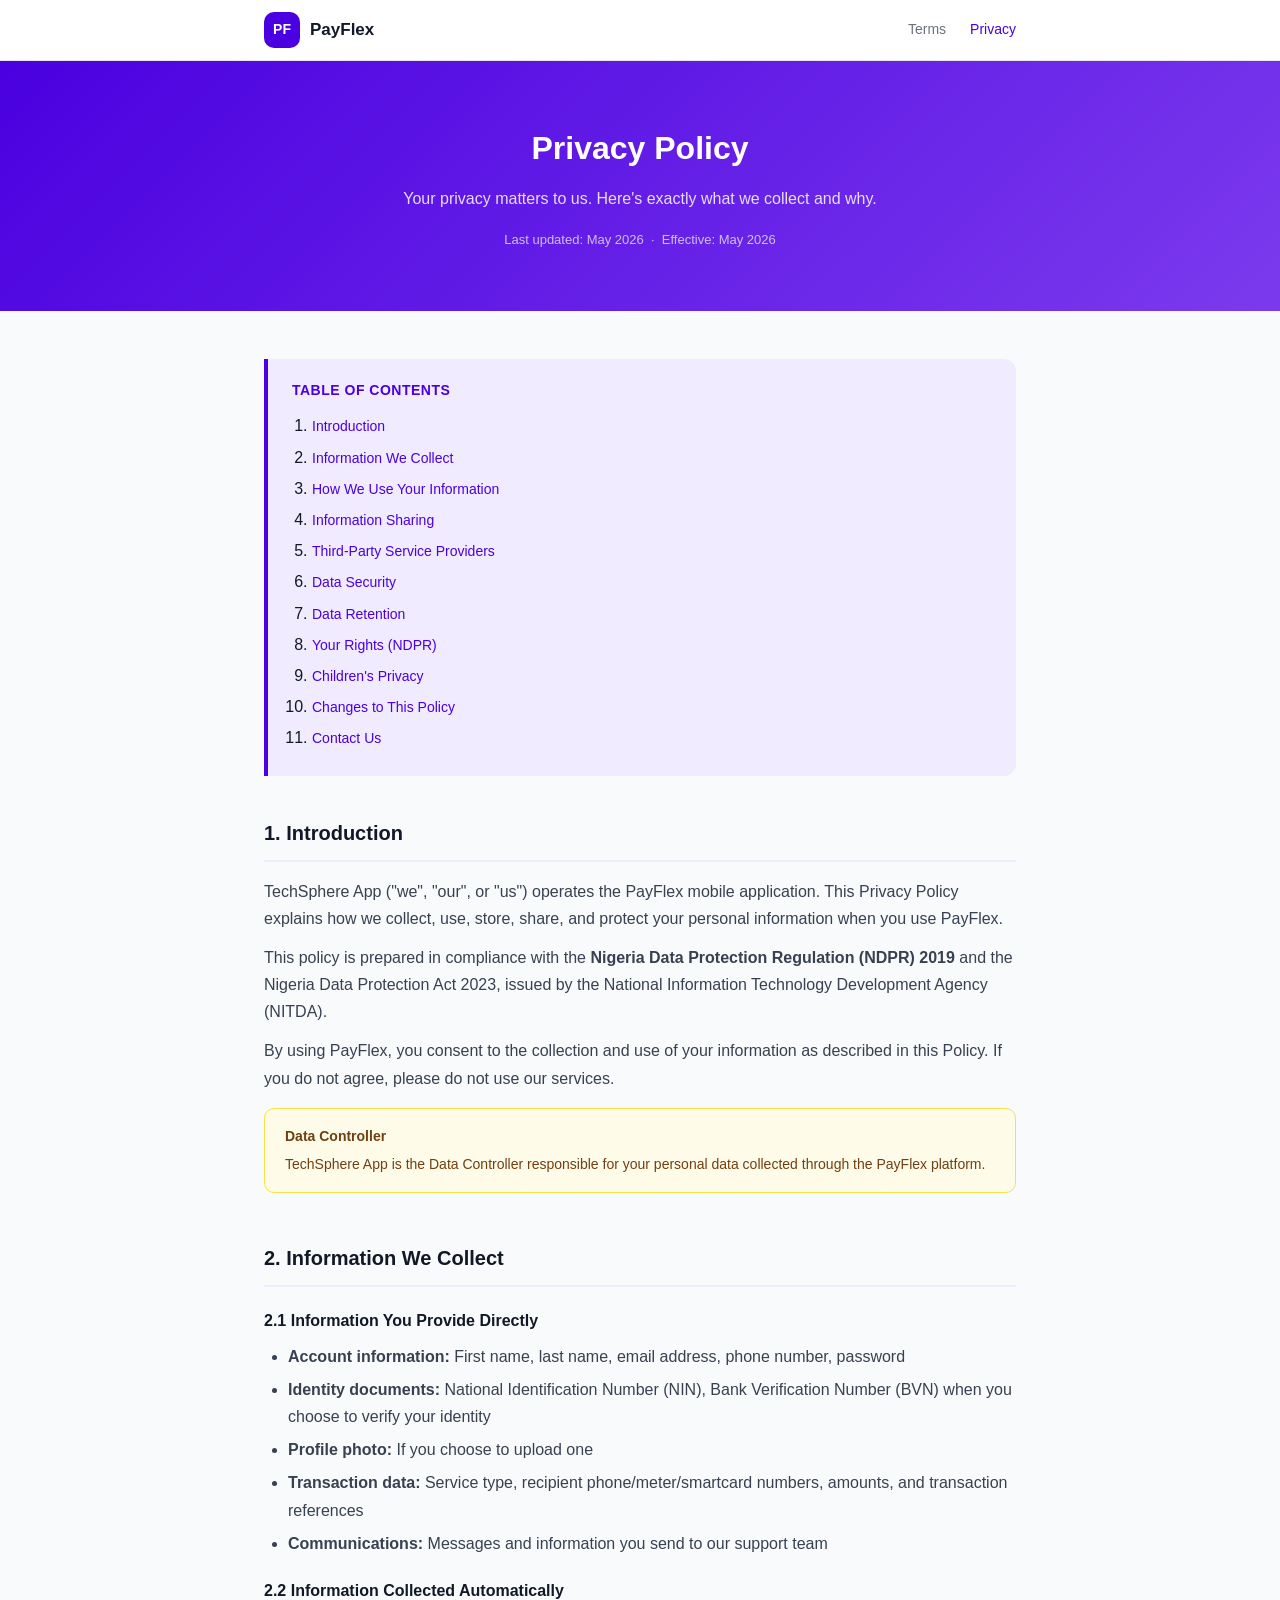
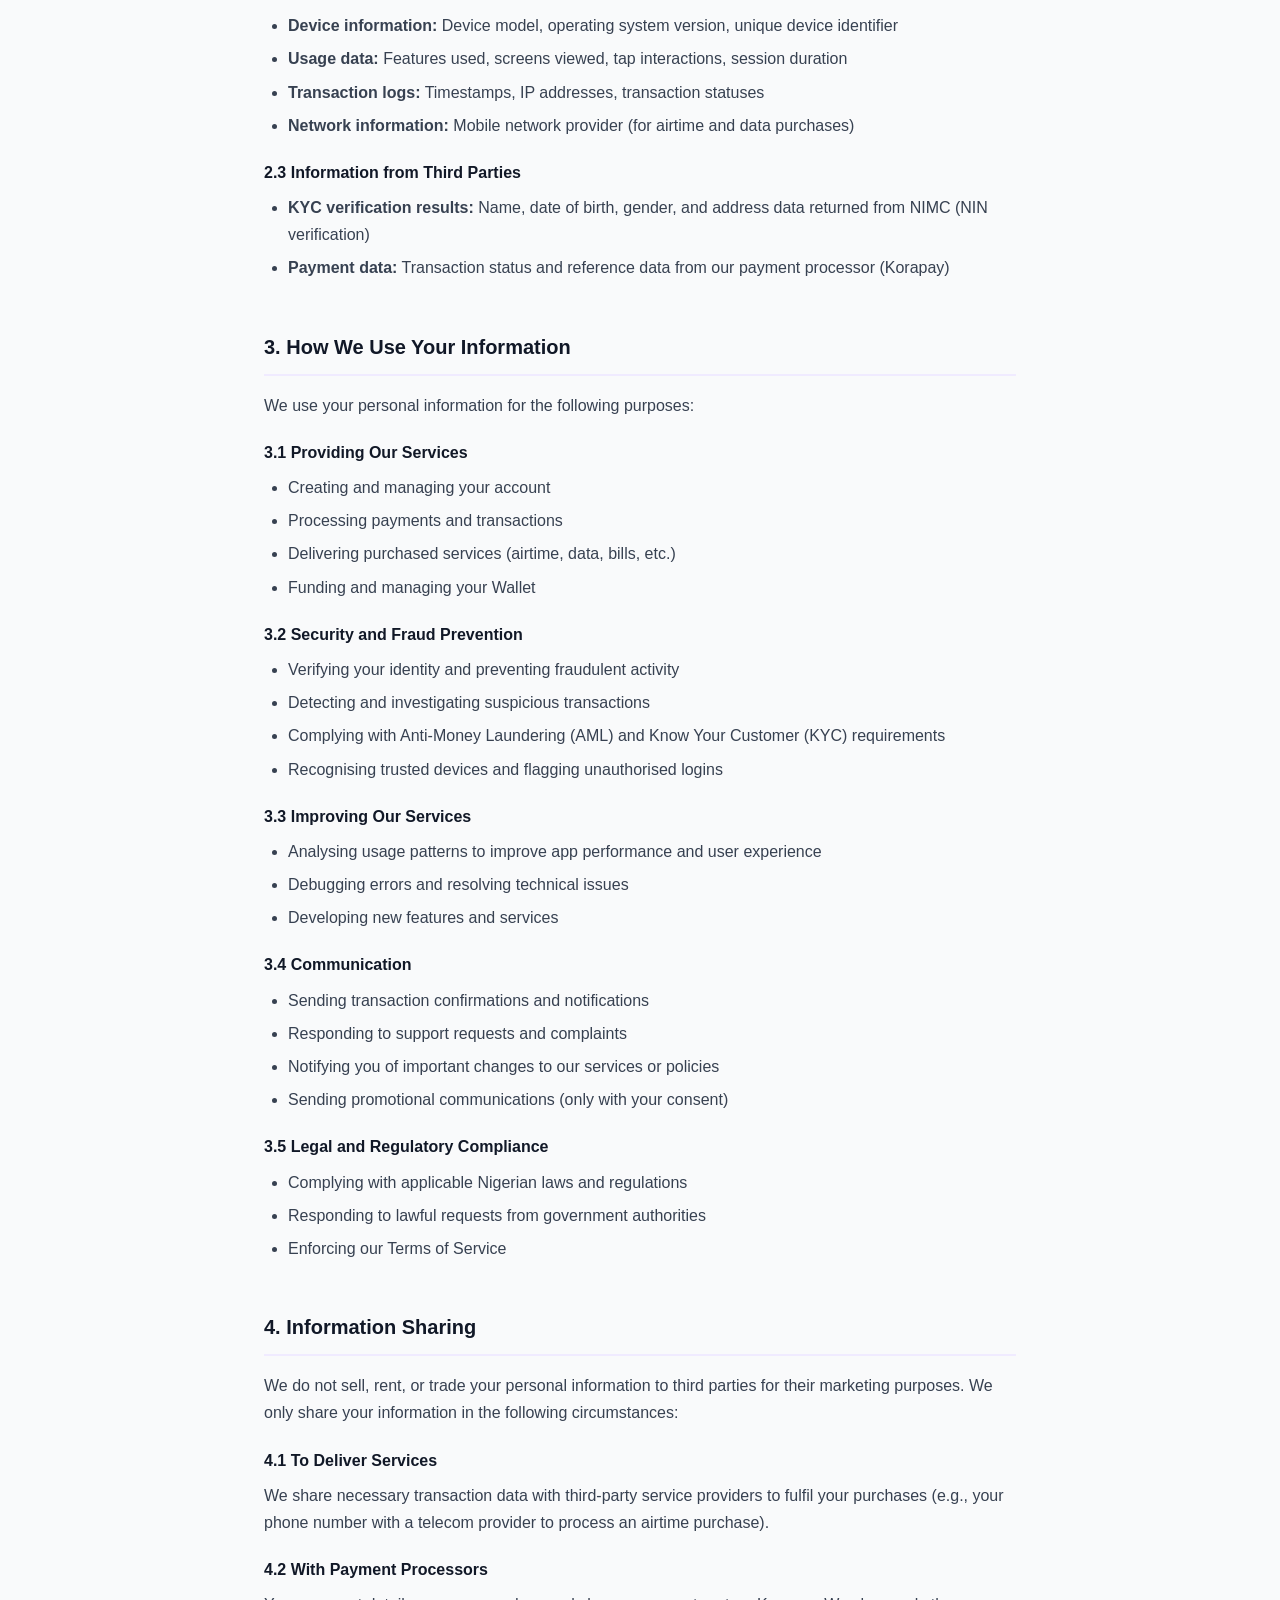
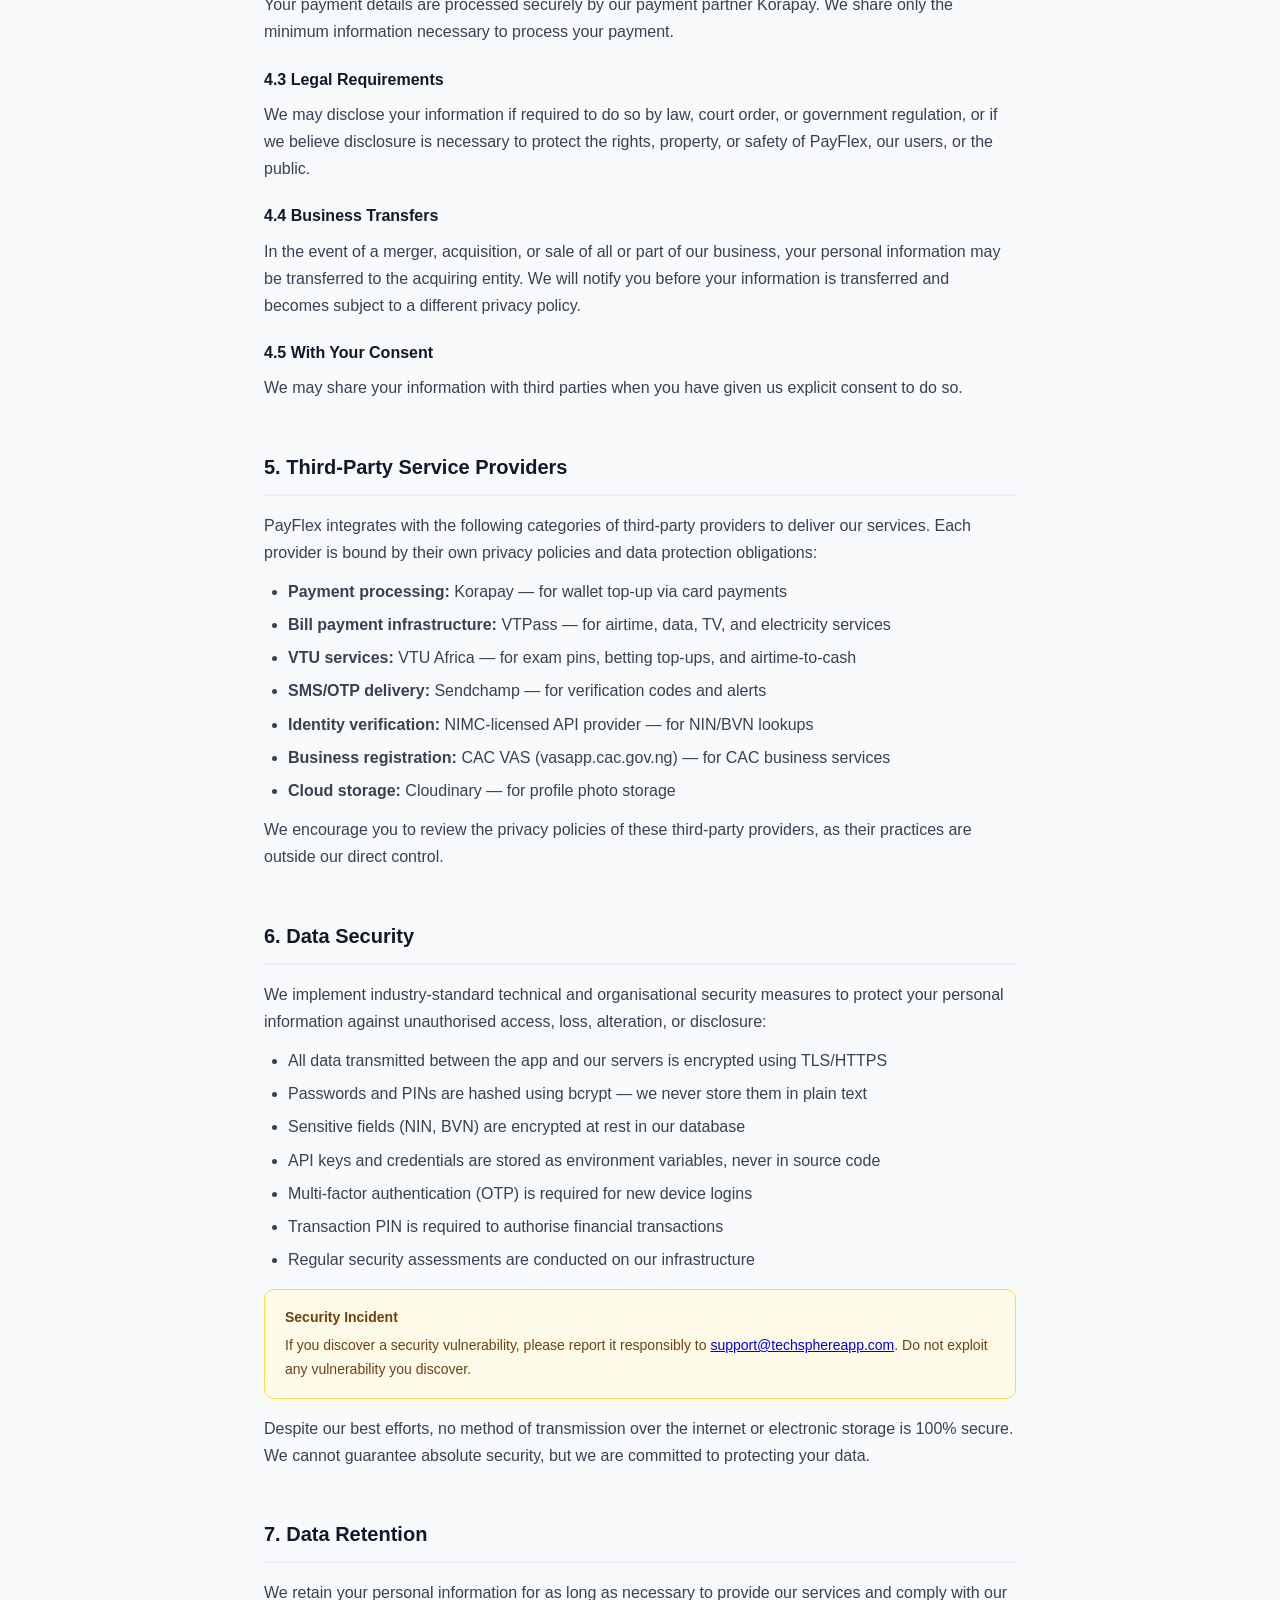
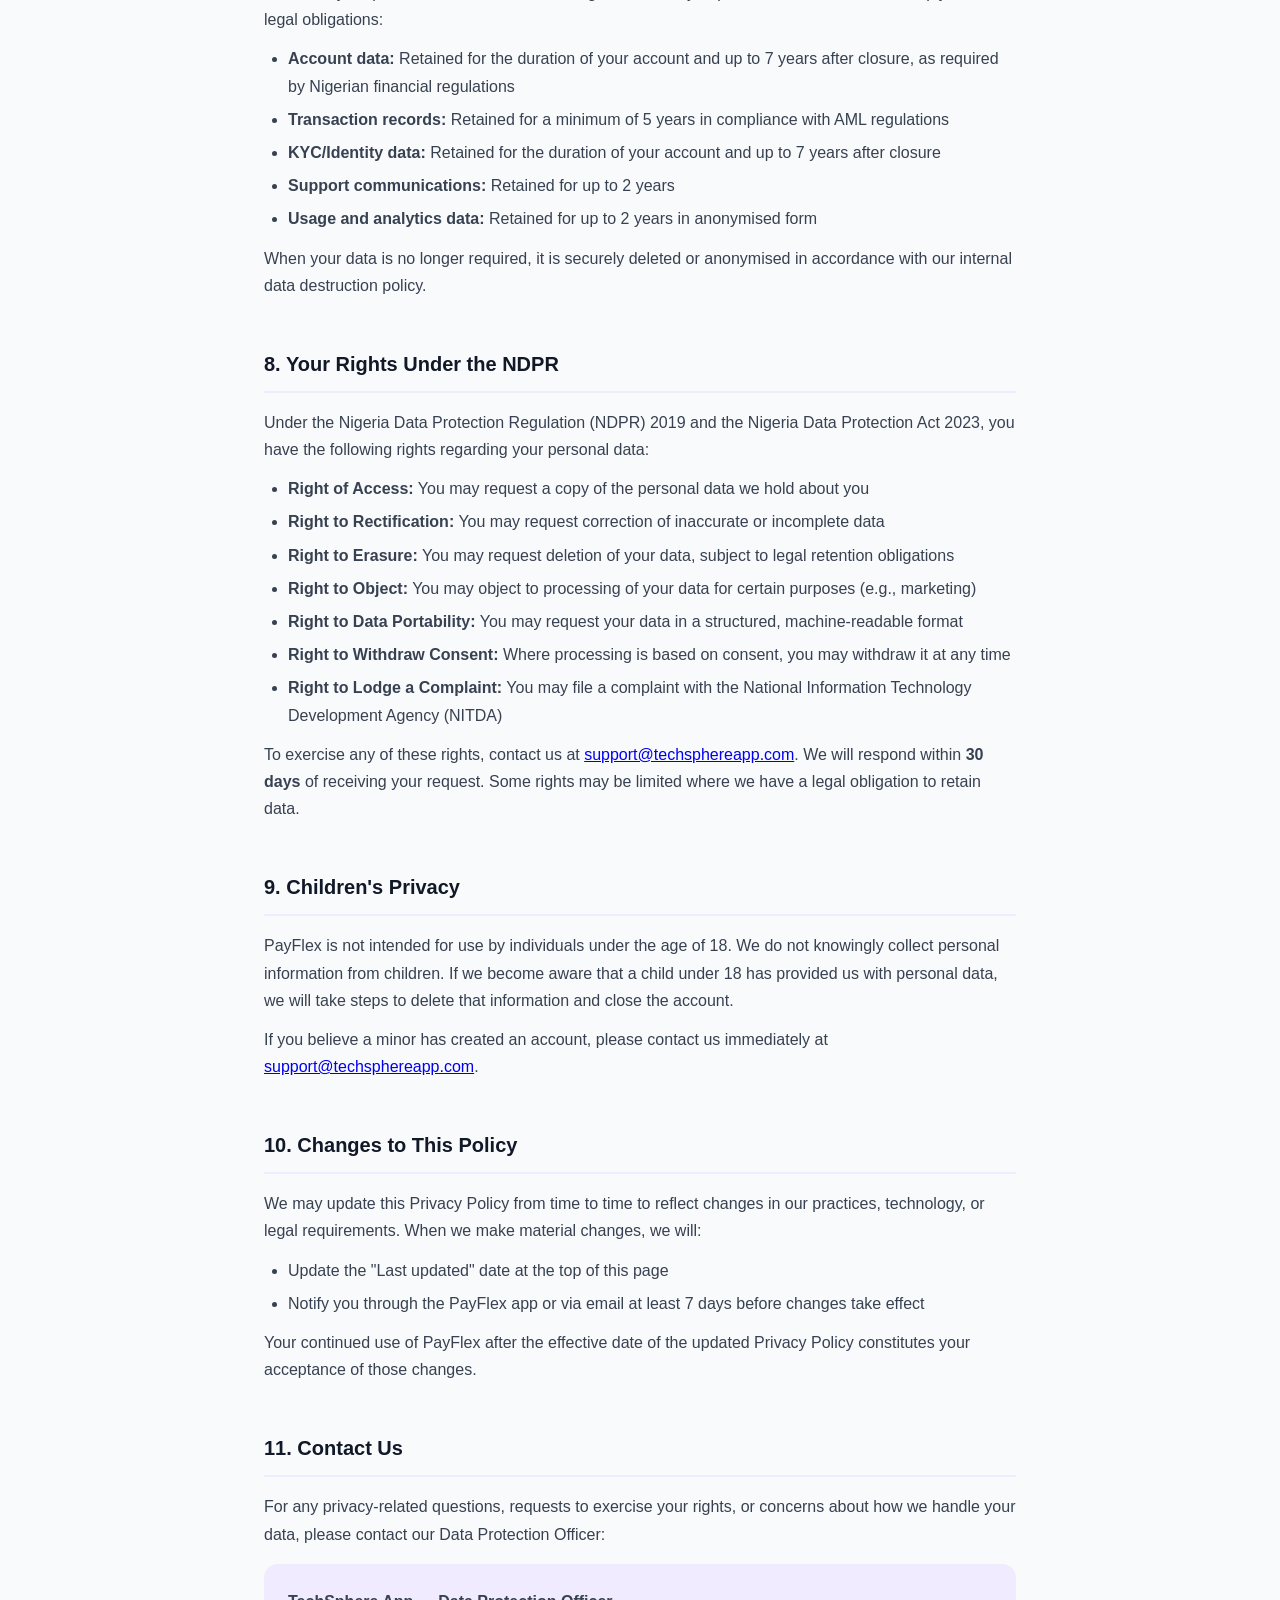
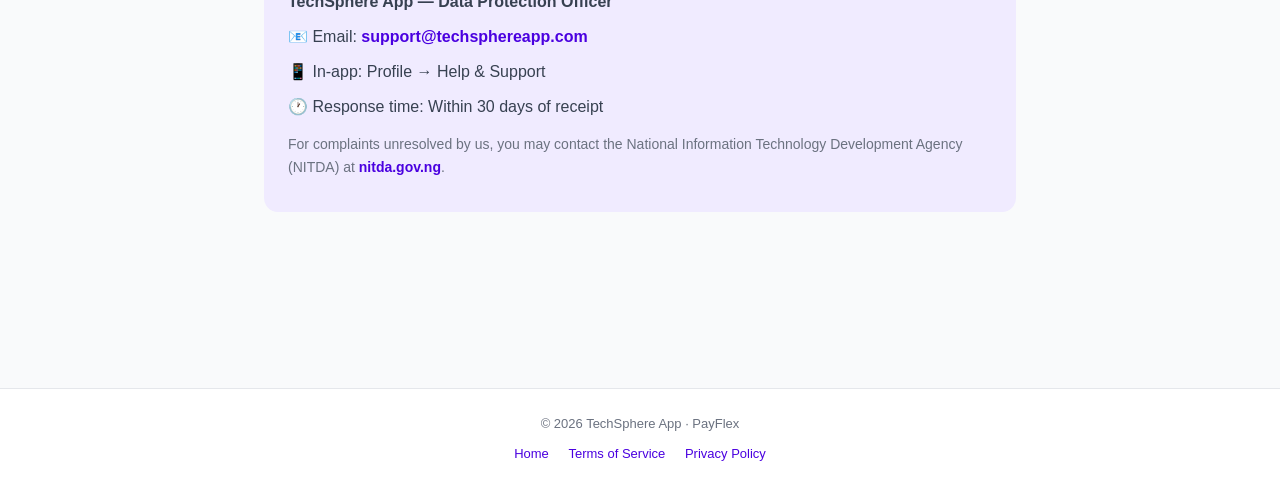
==== privacy.html @ f408e61a "feat: PayFlex legal site — Terms of Service and Privacy Policy Static HTML site with: - index.html: " ====
<!DOCTYPE html>
<html lang="en">
<head>
  <meta charset="UTF-8" />
  <meta name="viewport" content="width=device-width, initial-scale=1.0" />
  <title>Privacy Policy — PayFlex</title>
  <link rel="stylesheet" href="style.css" />
</head>
<body>

<nav>
  <div class="nav-inner">
    <a href="index.html" class="nav-logo">
      <div class="icon">PF</div>
      <span>PayFlex</span>
    </a>
    <div class="nav-links">
      <a href="terms.html">Terms</a>
      <a href="privacy.html" class="active">Privacy</a>
    </div>
  </div>
</nav>

<div class="hero">
  <h1>Privacy Policy</h1>
  <p>Your privacy matters to us. Here's exactly what we collect and why.</p>
  <div class="meta">Last updated: May 2026 &nbsp;·&nbsp; Effective: May 2026</div>
</div>

<div class="content">

  <div class="toc">
    <h3>Table of Contents</h3>
    <ol>
      <li><a href="#introduction">Introduction</a></li>
      <li><a href="#information">Information We Collect</a></li>
      <li><a href="#how-we-use">How We Use Your Information</a></li>
      <li><a href="#sharing">Information Sharing</a></li>
      <li><a href="#third-party">Third-Party Service Providers</a></li>
      <li><a href="#security">Data Security</a></li>
      <li><a href="#retention">Data Retention</a></li>
      <li><a href="#rights">Your Rights (NDPR)</a></li>
      <li><a href="#children">Children's Privacy</a></li>
      <li><a href="#changes">Changes to This Policy</a></li>
      <li><a href="#contact">Contact Us</a></li>
    </ol>
  </div>

  <!-- 1 -->
  <div class="section" id="introduction">
    <h2>1. Introduction</h2>
    <p>
      TechSphere App ("we", "our", or "us") operates the PayFlex mobile application. This Privacy Policy
      explains how we collect, use, store, share, and protect your personal information when you use PayFlex.
    </p>
    <p>
      This policy is prepared in compliance with the <strong>Nigeria Data Protection Regulation (NDPR) 2019</strong>
      and the Nigeria Data Protection Act 2023, issued by the National Information Technology Development Agency (NITDA).
    </p>
    <p>
      By using PayFlex, you consent to the collection and use of your information as described in this Policy.
      If you do not agree, please do not use our services.
    </p>
    <div class="highlight">
      <strong>Data Controller</strong>
      TechSphere App is the Data Controller responsible for your personal data collected through the PayFlex platform.
    </div>
  </div>

  <!-- 2 -->
  <div class="section" id="information">
    <h2>2. Information We Collect</h2>

    <h3>2.1 Information You Provide Directly</h3>
    <ul>
      <li><strong>Account information:</strong> First name, last name, email address, phone number, password</li>
      <li><strong>Identity documents:</strong> National Identification Number (NIN), Bank Verification Number (BVN) when you choose to verify your identity</li>
      <li><strong>Profile photo:</strong> If you choose to upload one</li>
      <li><strong>Transaction data:</strong> Service type, recipient phone/meter/smartcard numbers, amounts, and transaction references</li>
      <li><strong>Communications:</strong> Messages and information you send to our support team</li>
    </ul>

    <h3>2.2 Information Collected Automatically</h3>
    <ul>
      <li><strong>Device information:</strong> Device model, operating system version, unique device identifier</li>
      <li><strong>Usage data:</strong> Features used, screens viewed, tap interactions, session duration</li>
      <li><strong>Transaction logs:</strong> Timestamps, IP addresses, transaction statuses</li>
      <li><strong>Network information:</strong> Mobile network provider (for airtime and data purchases)</li>
    </ul>

    <h3>2.3 Information from Third Parties</h3>
    <ul>
      <li><strong>KYC verification results:</strong> Name, date of birth, gender, and address data returned from NIMC (NIN verification)</li>
      <li><strong>Payment data:</strong> Transaction status and reference data from our payment processor (Korapay)</li>
    </ul>
  </div>

  <!-- 3 -->
  <div class="section" id="how-we-use">
    <h2>3. How We Use Your Information</h2>
    <p>We use your personal information for the following purposes:</p>

    <h3>3.1 Providing Our Services</h3>
    <ul>
      <li>Creating and managing your account</li>
      <li>Processing payments and transactions</li>
      <li>Delivering purchased services (airtime, data, bills, etc.)</li>
      <li>Funding and managing your Wallet</li>
    </ul>

    <h3>3.2 Security and Fraud Prevention</h3>
    <ul>
      <li>Verifying your identity and preventing fraudulent activity</li>
      <li>Detecting and investigating suspicious transactions</li>
      <li>Complying with Anti-Money Laundering (AML) and Know Your Customer (KYC) requirements</li>
      <li>Recognising trusted devices and flagging unauthorised logins</li>
    </ul>

    <h3>3.3 Improving Our Services</h3>
    <ul>
      <li>Analysing usage patterns to improve app performance and user experience</li>
      <li>Debugging errors and resolving technical issues</li>
      <li>Developing new features and services</li>
    </ul>

    <h3>3.4 Communication</h3>
    <ul>
      <li>Sending transaction confirmations and notifications</li>
      <li>Responding to support requests and complaints</li>
      <li>Notifying you of important changes to our services or policies</li>
      <li>Sending promotional communications (only with your consent)</li>
    </ul>

    <h3>3.5 Legal and Regulatory Compliance</h3>
    <ul>
      <li>Complying with applicable Nigerian laws and regulations</li>
      <li>Responding to lawful requests from government authorities</li>
      <li>Enforcing our Terms of Service</li>
    </ul>
  </div>

  <!-- 4 -->
  <div class="section" id="sharing">
    <h2>4. Information Sharing</h2>
    <p>
      We do not sell, rent, or trade your personal information to third parties for their marketing purposes.
      We only share your information in the following circumstances:
    </p>

    <h3>4.1 To Deliver Services</h3>
    <p>
      We share necessary transaction data with third-party service providers to fulfil your purchases
      (e.g., your phone number with a telecom provider to process an airtime purchase).
    </p>

    <h3>4.2 With Payment Processors</h3>
    <p>
      Your payment details are processed securely by our payment partner Korapay. We share only the
      minimum information necessary to process your payment.
    </p>

    <h3>4.3 Legal Requirements</h3>
    <p>
      We may disclose your information if required to do so by law, court order, or government regulation,
      or if we believe disclosure is necessary to protect the rights, property, or safety of PayFlex,
      our users, or the public.
    </p>

    <h3>4.4 Business Transfers</h3>
    <p>
      In the event of a merger, acquisition, or sale of all or part of our business, your personal
      information may be transferred to the acquiring entity. We will notify you before your information
      is transferred and becomes subject to a different privacy policy.
    </p>

    <h3>4.5 With Your Consent</h3>
    <p>
      We may share your information with third parties when you have given us explicit consent to do so.
    </p>
  </div>

  <!-- 5 -->
  <div class="section" id="third-party">
    <h2>5. Third-Party Service Providers</h2>
    <p>
      PayFlex integrates with the following categories of third-party providers to deliver our services.
      Each provider is bound by their own privacy policies and data protection obligations:
    </p>
    <ul>
      <li><strong>Payment processing:</strong> Korapay — for wallet top-up via card payments</li>
      <li><strong>Bill payment infrastructure:</strong> VTPass — for airtime, data, TV, and electricity services</li>
      <li><strong>VTU services:</strong> VTU Africa — for exam pins, betting top-ups, and airtime-to-cash</li>
      <li><strong>SMS/OTP delivery:</strong> Sendchamp — for verification codes and alerts</li>
      <li><strong>Identity verification:</strong> NIMC-licensed API provider — for NIN/BVN lookups</li>
      <li><strong>Business registration:</strong> CAC VAS (vasapp.cac.gov.ng) — for CAC business services</li>
      <li><strong>Cloud storage:</strong> Cloudinary — for profile photo storage</li>
    </ul>
    <p>
      We encourage you to review the privacy policies of these third-party providers, as their practices
      are outside our direct control.
    </p>
  </div>

  <!-- 6 -->
  <div class="section" id="security">
    <h2>6. Data Security</h2>
    <p>
      We implement industry-standard technical and organisational security measures to protect your
      personal information against unauthorised access, loss, alteration, or disclosure:
    </p>
    <ul>
      <li>All data transmitted between the app and our servers is encrypted using TLS/HTTPS</li>
      <li>Passwords and PINs are hashed using bcrypt — we never store them in plain text</li>
      <li>Sensitive fields (NIN, BVN) are encrypted at rest in our database</li>
      <li>API keys and credentials are stored as environment variables, never in source code</li>
      <li>Multi-factor authentication (OTP) is required for new device logins</li>
      <li>Transaction PIN is required to authorise financial transactions</li>
      <li>Regular security assessments are conducted on our infrastructure</li>
    </ul>
    <div class="highlight">
      <strong>Security Incident</strong>
      If you discover a security vulnerability, please report it responsibly to
      <a href="mailto:support@techsphereapp.com">support@techsphereapp.com</a>.
      Do not exploit any vulnerability you discover.
    </div>
    <p>
      Despite our best efforts, no method of transmission over the internet or electronic storage is
      100% secure. We cannot guarantee absolute security, but we are committed to protecting your data.
    </p>
  </div>

  <!-- 7 -->
  <div class="section" id="retention">
    <h2>7. Data Retention</h2>
    <p>
      We retain your personal information for as long as necessary to provide our services and comply
      with our legal obligations:
    </p>
    <ul>
      <li><strong>Account data:</strong> Retained for the duration of your account and up to 7 years after closure, as required by Nigerian financial regulations</li>
      <li><strong>Transaction records:</strong> Retained for a minimum of 5 years in compliance with AML regulations</li>
      <li><strong>KYC/Identity data:</strong> Retained for the duration of your account and up to 7 years after closure</li>
      <li><strong>Support communications:</strong> Retained for up to 2 years</li>
      <li><strong>Usage and analytics data:</strong> Retained for up to 2 years in anonymised form</li>
    </ul>
    <p>
      When your data is no longer required, it is securely deleted or anonymised in accordance with
      our internal data destruction policy.
    </p>
  </div>

  <!-- 8 -->
  <div class="section" id="rights">
    <h2>8. Your Rights Under the NDPR</h2>
    <p>
      Under the Nigeria Data Protection Regulation (NDPR) 2019 and the Nigeria Data Protection Act 2023,
      you have the following rights regarding your personal data:
    </p>
    <ul>
      <li><strong>Right of Access:</strong> You may request a copy of the personal data we hold about you</li>
      <li><strong>Right to Rectification:</strong> You may request correction of inaccurate or incomplete data</li>
      <li><strong>Right to Erasure:</strong> You may request deletion of your data, subject to legal retention obligations</li>
      <li><strong>Right to Object:</strong> You may object to processing of your data for certain purposes (e.g., marketing)</li>
      <li><strong>Right to Data Portability:</strong> You may request your data in a structured, machine-readable format</li>
      <li><strong>Right to Withdraw Consent:</strong> Where processing is based on consent, you may withdraw it at any time</li>
      <li><strong>Right to Lodge a Complaint:</strong> You may file a complaint with the National Information Technology Development Agency (NITDA)</li>
    </ul>
    <p>
      To exercise any of these rights, contact us at
      <a href="mailto:support@techsphereapp.com">support@techsphereapp.com</a>.
      We will respond within <strong>30 days</strong> of receiving your request. Some rights may be
      limited where we have a legal obligation to retain data.
    </p>
  </div>

  <!-- 9 -->
  <div class="section" id="children">
    <h2>9. Children's Privacy</h2>
    <p>
      PayFlex is not intended for use by individuals under the age of 18. We do not knowingly collect
      personal information from children. If we become aware that a child under 18 has provided us
      with personal data, we will take steps to delete that information and close the account.
    </p>
    <p>
      If you believe a minor has created an account, please contact us immediately at
      <a href="mailto:support@techsphereapp.com">support@techsphereapp.com</a>.
    </p>
  </div>

  <!-- 10 -->
  <div class="section" id="changes">
    <h2>10. Changes to This Policy</h2>
    <p>
      We may update this Privacy Policy from time to time to reflect changes in our practices,
      technology, or legal requirements. When we make material changes, we will:
    </p>
    <ul>
      <li>Update the "Last updated" date at the top of this page</li>
      <li>Notify you through the PayFlex app or via email at least 7 days before changes take effect</li>
    </ul>
    <p>
      Your continued use of PayFlex after the effective date of the updated Privacy Policy constitutes
      your acceptance of those changes.
    </p>
  </div>

  <!-- 11 -->
  <div class="section" id="contact">
    <h2>11. Contact Us</h2>
    <p>
      For any privacy-related questions, requests to exercise your rights, or concerns about how we
      handle your data, please contact our Data Protection Officer:
    </p>
    <div class="contact-box">
      <p><strong>TechSphere App — Data Protection Officer</strong></p>
      <p>📧 Email: <a href="mailto:support@techsphereapp.com">support@techsphereapp.com</a></p>
      <p>📱 In-app: Profile → Help & Support</p>
      <p>🕐 Response time: Within 30 days of receipt</p>
      <p style="margin-top:12px; font-size:14px; color:#6b7280;">
        For complaints unresolved by us, you may contact the National Information Technology Development Agency (NITDA)
        at <a href="https://nitda.gov.ng" target="_blank">nitda.gov.ng</a>.
      </p>
    </div>
  </div>

</div>

<footer>
  <p>© 2026 TechSphere App · PayFlex</p>
  <p style="margin-top:8px;">
    <a href="index.html">Home</a>
    <a href="terms.html">Terms of Service</a>
    <a href="privacy.html">Privacy Policy</a>
  </p>
</footer>

</body>
</html>
---- style.css ----
* { margin: 0; padding: 0; box-sizing: border-box; }

:root {
  --primary: #4a00e0;
  --primary-light: #f0ebff;
  --text: #111827;
  --muted: #6b7280;
  --border: #e5e7eb;
  --bg: #f9fafb;
  --white: #ffffff;
}

body {
  font-family: -apple-system, BlinkMacSystemFont, 'Segoe UI', Roboto, sans-serif;
  color: var(--text);
  background: var(--bg);
  line-height: 1.7;
  font-size: 16px;
}

/* ── Nav ─────────────────────────────────────── */
nav {
  background: var(--white);
  border-bottom: 1px solid var(--border);
  position: sticky;
  top: 0;
  z-index: 100;
}
.nav-inner {
  max-width: 800px;
  margin: 0 auto;
  padding: 0 24px;
  height: 60px;
  display: flex;
  align-items: center;
  justify-content: space-between;
}
.nav-logo {
  display: flex;
  align-items: center;
  gap: 10px;
  text-decoration: none;
}
.nav-logo .icon {
  width: 36px;
  height: 36px;
  background: var(--primary);
  border-radius: 10px;
  display: flex;
  align-items: center;
  justify-content: center;
  color: white;
  font-weight: 800;
  font-size: 14px;
}
.nav-logo span {
  font-weight: 700;
  color: var(--text);
  font-size: 17px;
}
.nav-links {
  display: flex;
  gap: 24px;
}
.nav-links a {
  text-decoration: none;
  color: var(--muted);
  font-size: 14px;
  font-weight: 500;
  transition: color .15s;
}
.nav-links a:hover, .nav-links a.active { color: var(--primary); }

/* ── Hero ─────────────────────────────────────── */
.hero {
  background: linear-gradient(135deg, var(--primary) 0%, #7c3aed 100%);
  color: white;
  padding: 60px 24px;
  text-align: center;
}
.hero h1 { font-size: 2rem; font-weight: 800; margin-bottom: 10px; }
.hero p { opacity: .85; font-size: 1rem; max-width: 500px; margin: 0 auto; }
.hero .meta {
  margin-top: 16px;
  font-size: 13px;
  opacity: .7;
}

/* ── Content ─────────────────────────────────── */
.content {
  max-width: 800px;
  margin: 48px auto;
  padding: 0 24px 80px;
}

/* TOC */
.toc {
  background: var(--primary-light);
  border-left: 4px solid var(--primary);
  border-radius: 0 12px 12px 0;
  padding: 20px 24px;
  margin-bottom: 40px;
}
.toc h3 { font-size: 14px; font-weight: 700; color: var(--primary); margin-bottom: 10px; letter-spacing: .5px; text-transform: uppercase; }
.toc ol { padding-left: 20px; }
.toc li { margin-bottom: 4px; }
.toc a { color: var(--primary); text-decoration: none; font-size: 14px; }
.toc a:hover { text-decoration: underline; }

/* Sections */
.section { margin-bottom: 48px; }
.section h2 {
  font-size: 1.25rem;
  font-weight: 700;
  color: var(--text);
  margin-bottom: 16px;
  padding-bottom: 10px;
  border-bottom: 2px solid var(--primary-light);
  scroll-margin-top: 80px;
}
.section h3 {
  font-size: 1rem;
  font-weight: 700;
  color: var(--text);
  margin: 20px 0 8px;
}
.section p { color: #374151; margin-bottom: 12px; }
.section ul, .section ol {
  padding-left: 24px;
  margin-bottom: 12px;
}
.section li { color: #374151; margin-bottom: 6px; }

/* Highlight box */
.highlight {
  background: #fefce8;
  border: 1px solid #fde047;
  border-radius: 10px;
  padding: 16px 20px;
  margin: 16px 0;
  font-size: 14px;
  color: #713f12;
}
.highlight strong { display: block; margin-bottom: 4px; }

/* Contact box */
.contact-box {
  background: var(--primary-light);
  border-radius: 14px;
  padding: 24px;
  margin-top: 16px;
}
.contact-box p { margin-bottom: 8px; color: #374151; }
.contact-box a { color: var(--primary); font-weight: 600; text-decoration: none; }

/* ── Footer ──────────────────────────────────── */
footer {
  background: var(--white);
  border-top: 1px solid var(--border);
  text-align: center;
  padding: 24px;
  font-size: 13px;
  color: var(--muted);
}
footer a { color: var(--primary); text-decoration: none; margin: 0 8px; }

/* ── Index cards ─────────────────────────────── */
.cards {
  display: grid;
  grid-template-columns: repeat(auto-fit, minmax(280px, 1fr));
  gap: 20px;
  margin-top: 40px;
}
.card {
  background: var(--white);
  border: 1px solid var(--border);
  border-radius: 16px;
  padding: 32px 28px;
  text-decoration: none;
  color: var(--text);
  transition: box-shadow .2s, transform .2s;
}
.card:hover { box-shadow: 0 8px 24px rgba(74,0,224,.12); transform: translateY(-2px); }
.card .card-icon {
  width: 52px;
  height: 52px;
  background: var(--primary-light);
  border-radius: 14px;
  display: flex;
  align-items: center;
  justify-content: center;
  font-size: 24px;
  margin-bottom: 16px;
}
.card h2 { font-size: 1.15rem; margin-bottom: 8px; }
.card p { color: var(--muted); font-size: 14px; line-height: 1.6; }
.card .card-link {
  display: inline-block;
  margin-top: 16px;
  color: var(--primary);
  font-size: 14px;
  font-weight: 600;
}

@media (max-width: 600px) {
  .hero h1 { font-size: 1.5rem; }
  .content { padding: 0 16px 60px; }
  .nav-links { gap: 16px; }
}
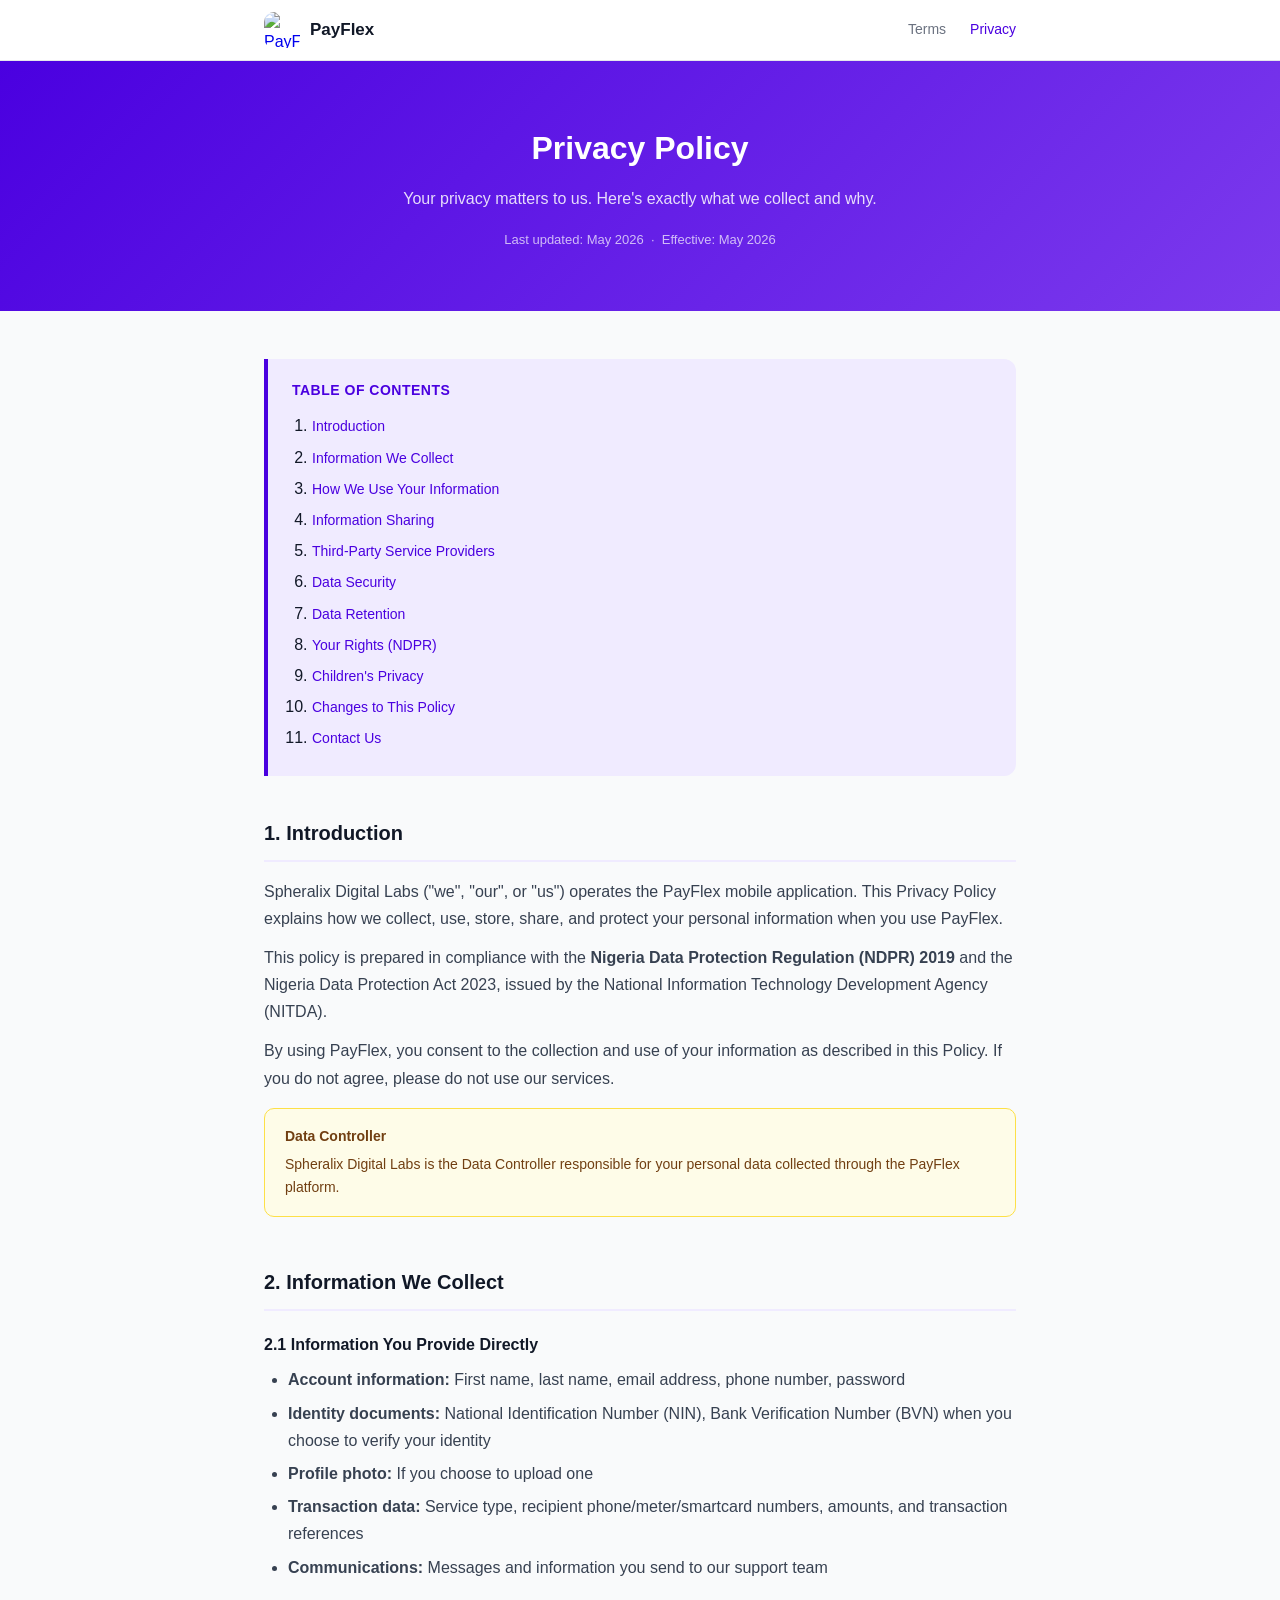
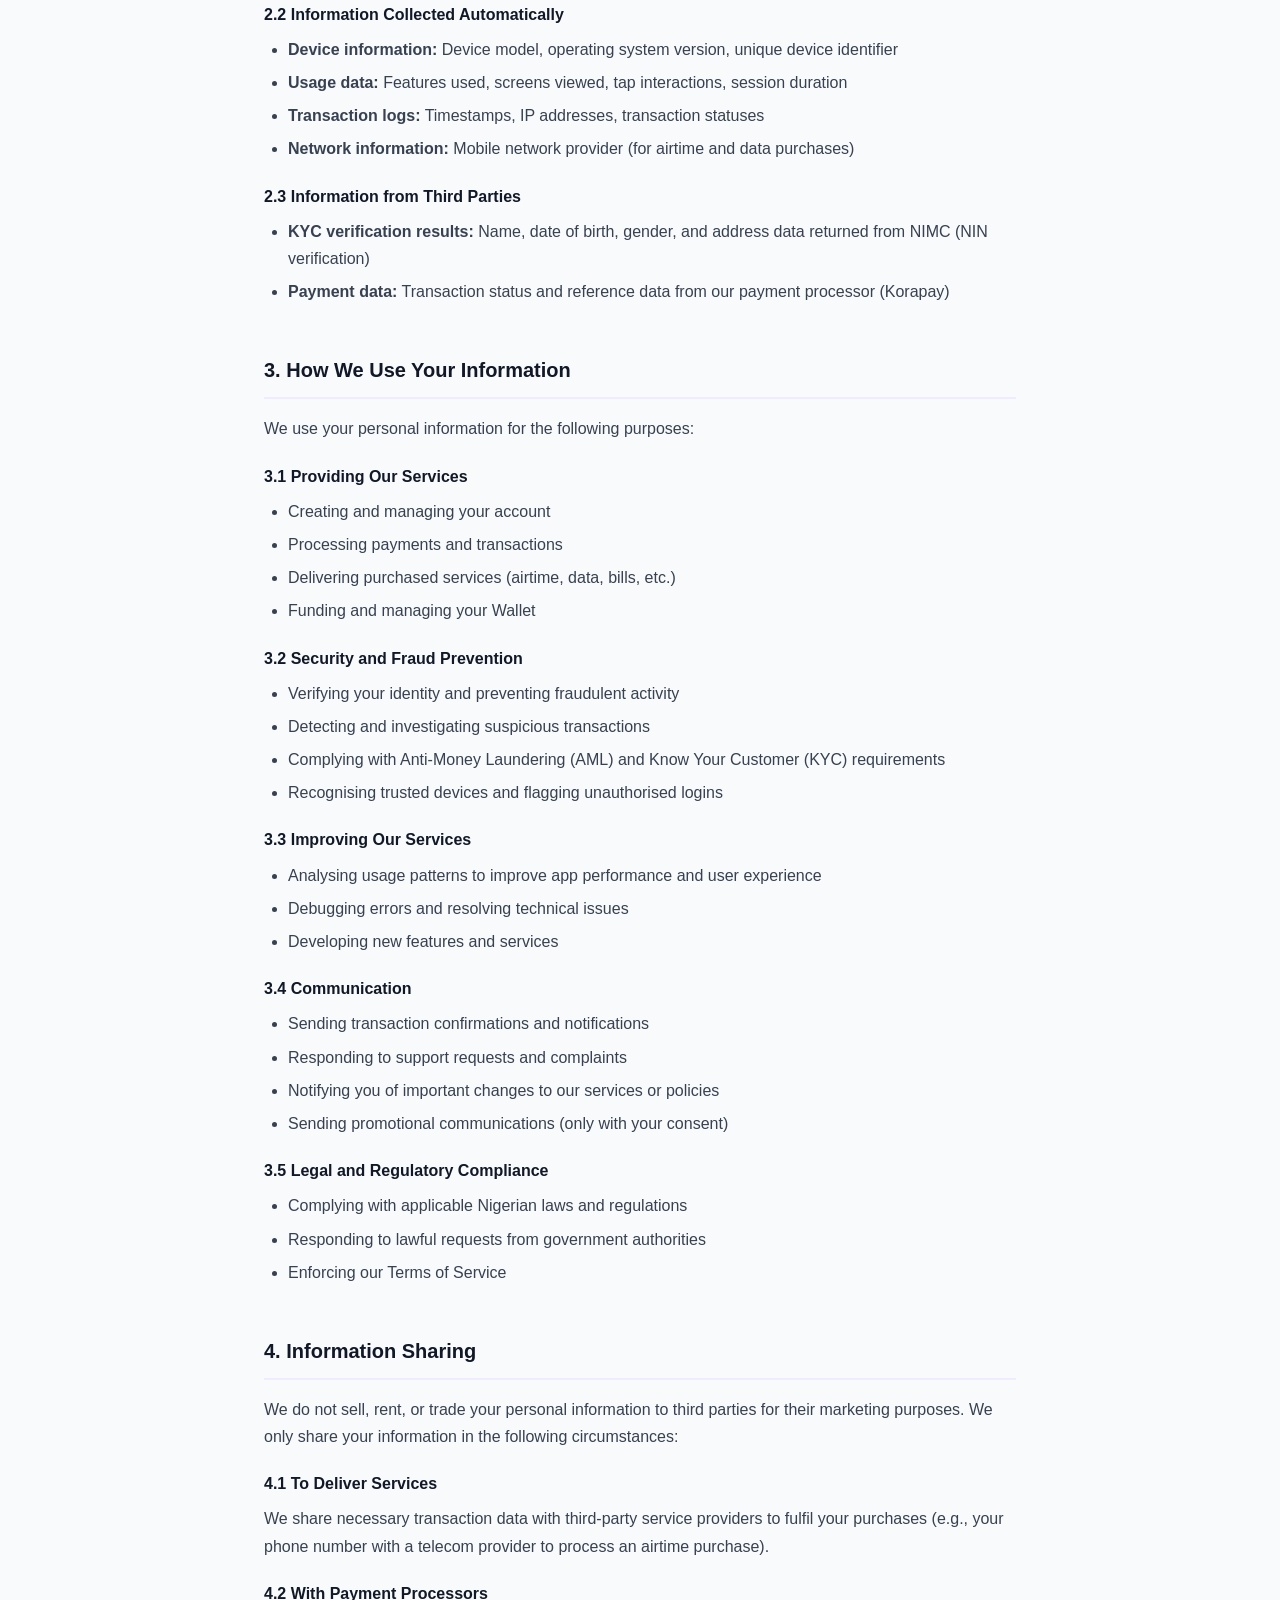
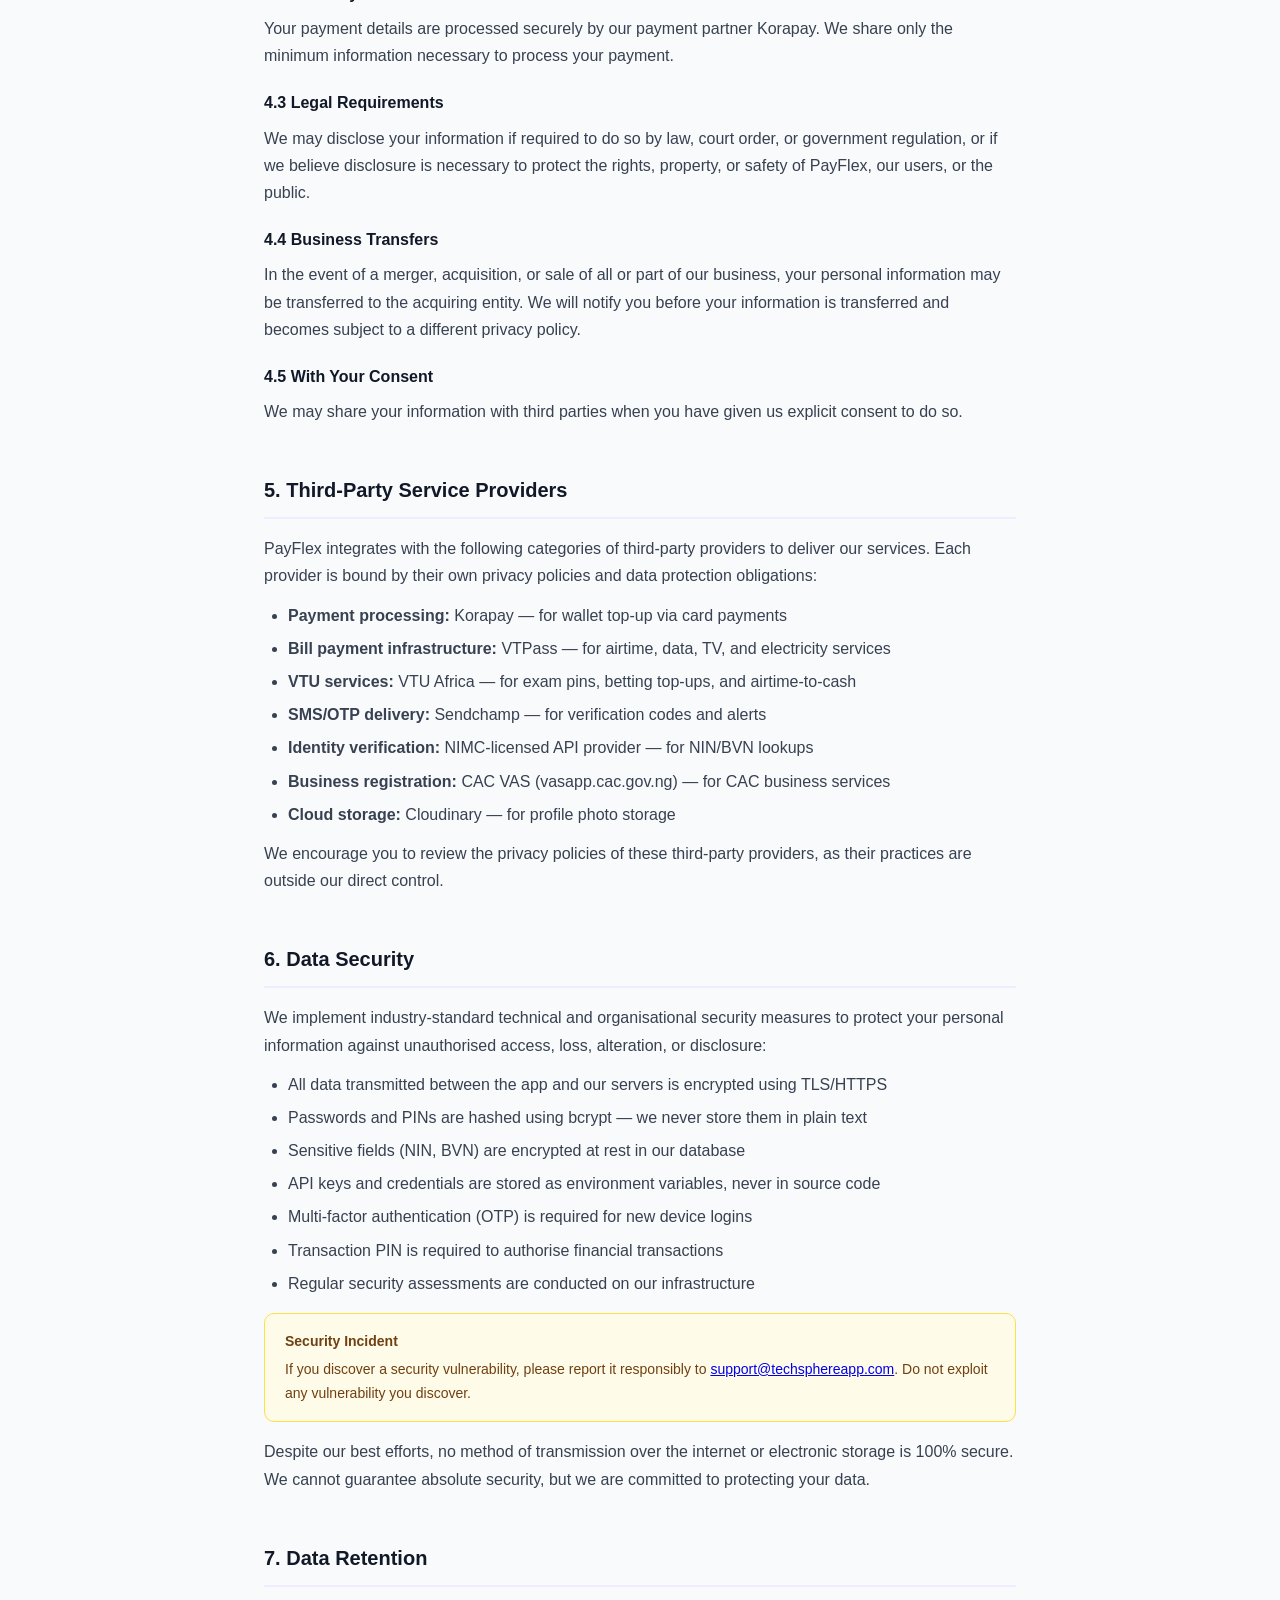
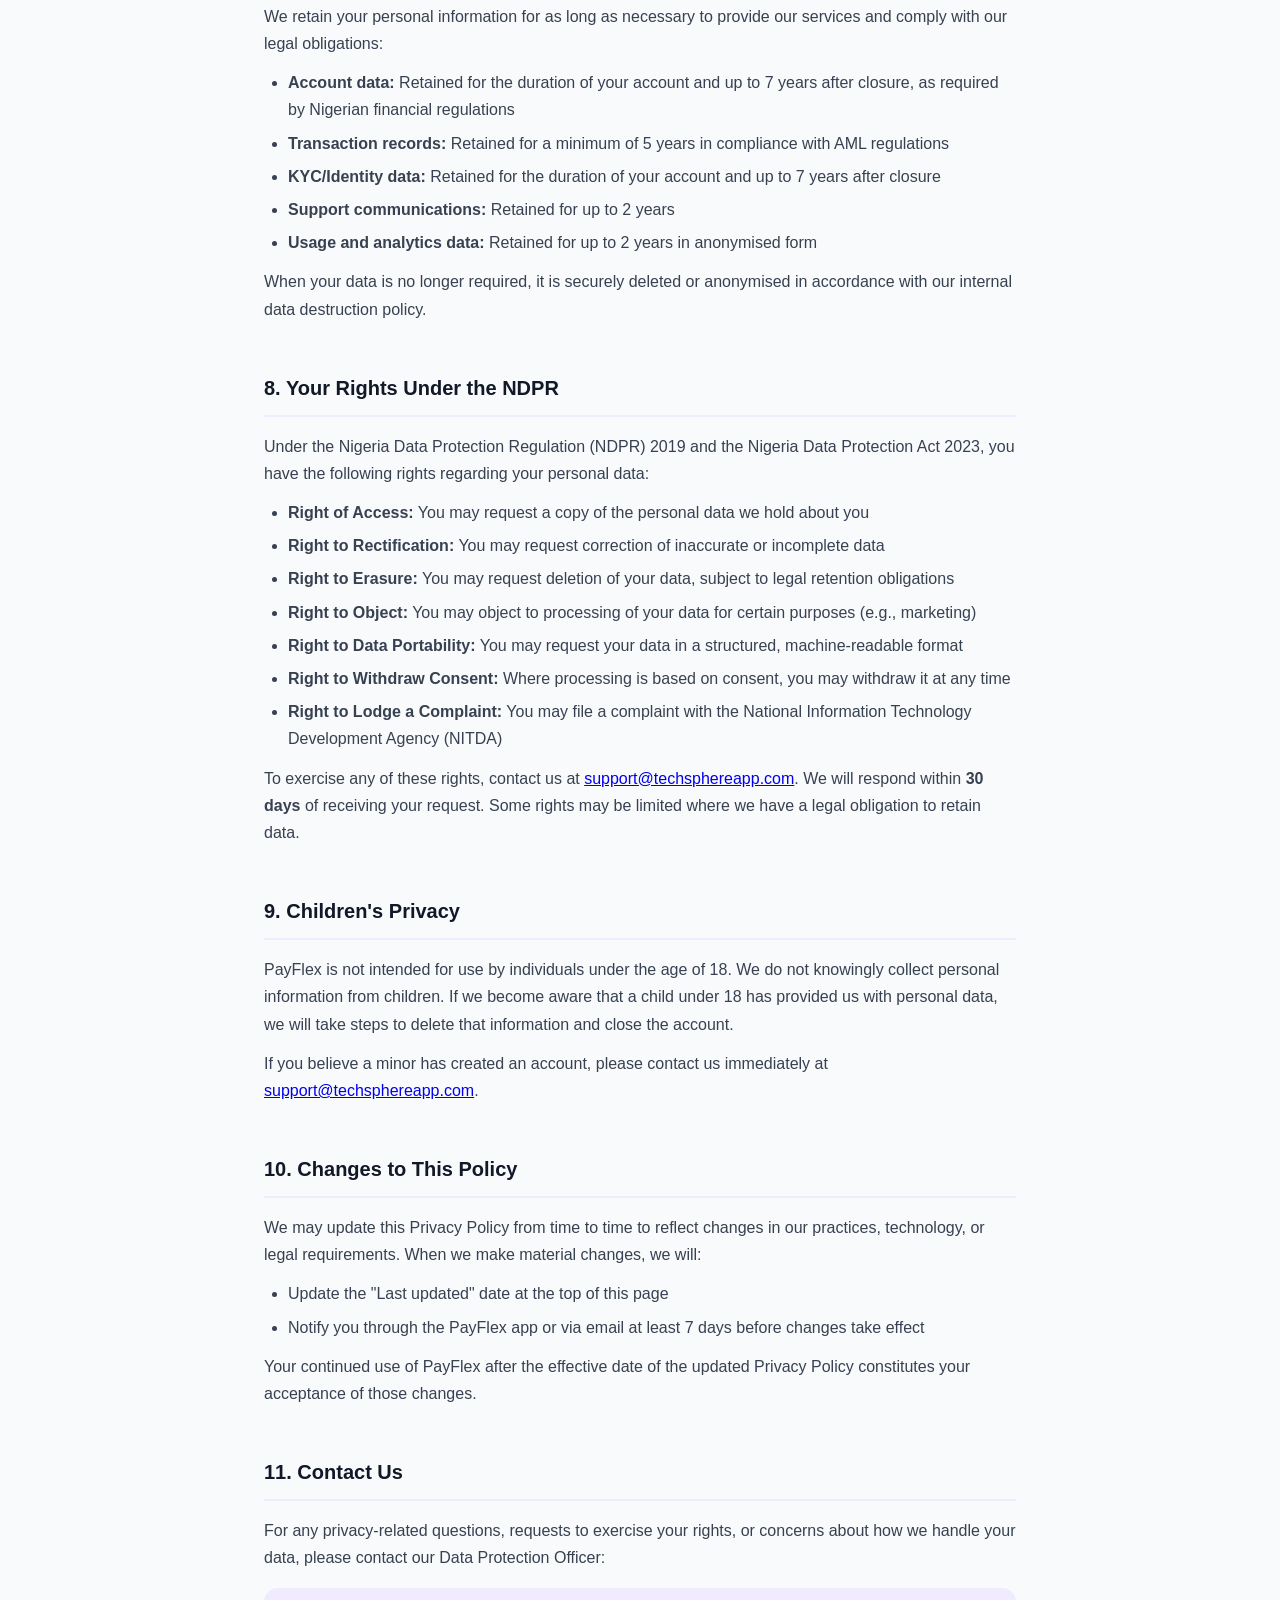
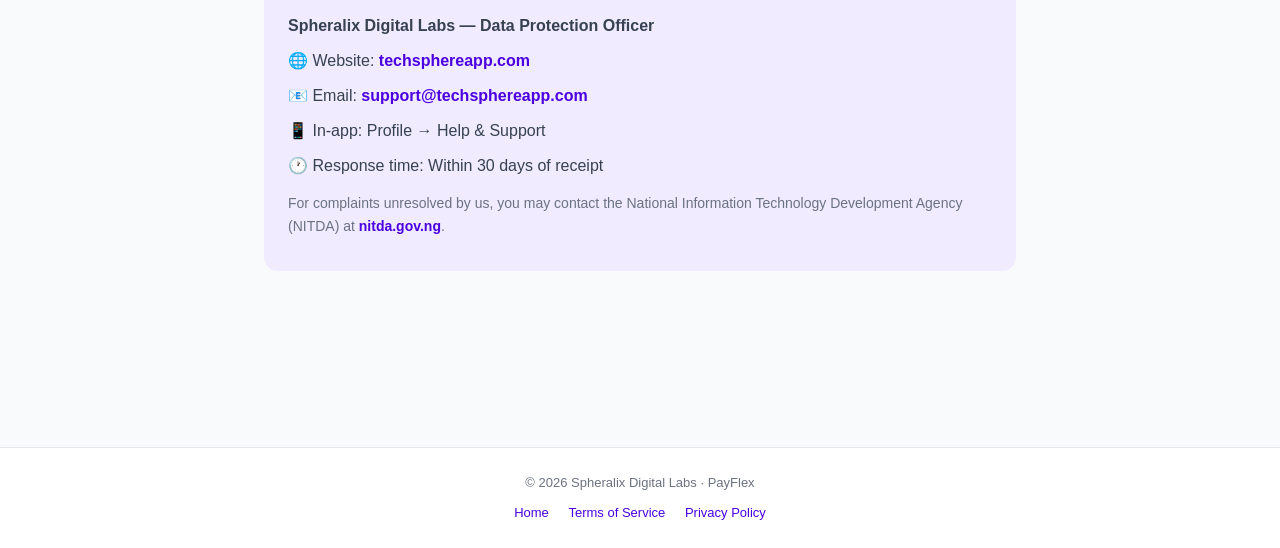
==== commit 96ef3f2c: "fix: rebrand to Spheralix Digital Labs, add website URL, use app icon as logo - Replace all 'TechSph" ====
--- a/privacy.html
+++ b/privacy.html
@@ -11,7 +11,7 @@
 <nav>
   <div class="nav-inner">
     <a href="index.html" class="nav-logo">
-      <div class="icon">PF</div>
+      <div class="icon"><img src="logo.jpg" alt="PayFlex" /></div>
       <span>PayFlex</span>
     </a>
     <div class="nav-links">
@@ -50,7 +50,7 @@
   <div class="section" id="introduction">
     <h2>1. Introduction</h2>
     <p>
-      TechSphere App ("we", "our", or "us") operates the PayFlex mobile application. This Privacy Policy
+      Spheralix Digital Labs ("we", "our", or "us") operates the PayFlex mobile application. This Privacy Policy
       explains how we collect, use, store, share, and protect your personal information when you use PayFlex.
     </p>
     <p>
@@ -63,7 +63,7 @@
     </p>
     <div class="highlight">
       <strong>Data Controller</strong>
-      TechSphere App is the Data Controller responsible for your personal data collected through the PayFlex platform.
+      Spheralix Digital Labs is the Data Controller responsible for your personal data collected through the PayFlex platform.
     </div>
   </div>
 
@@ -312,10 +312,11 @@
       handle your data, please contact our Data Protection Officer:
     </p>
     <div class="contact-box">
-      <p><strong>TechSphere App — Data Protection Officer</strong></p>
-      <p>📧 Email: <a href="mailto:support@techsphereapp.com">support@techsphereapp.com</a></p>
-      <p>📱 In-app: Profile → Help & Support</p>
-      <p>🕐 Response time: Within 30 days of receipt</p>
+      <p><strong>Spheralix Digital Labs &mdash; Data Protection Officer</strong></p>
+      <p>&#127760; Website: <a href="https://techsphereapp.com/" target="_blank">techsphereapp.com</a></p>
+      <p>&#128231; Email: <a href="mailto:support@techsphereapp.com">support@techsphereapp.com</a></p>
+      <p>&#128241; In-app: Profile &#8594; Help &amp; Support</p>
+      <p>&#128336; Response time: Within 30 days of receipt</p>
       <p style="margin-top:12px; font-size:14px; color:#6b7280;">
         For complaints unresolved by us, you may contact the National Information Technology Development Agency (NITDA)
         at <a href="https://nitda.gov.ng" target="_blank">nitda.gov.ng</a>.
@@ -326,7 +327,7 @@
 </div>
 
 <footer>
-  <p>© 2026 TechSphere App · PayFlex</p>
+  <p>© 2026 Spheralix Digital Labs · PayFlex</p>
   <p style="margin-top:8px;">
     <a href="index.html">Home</a>
     <a href="terms.html">Terms of Service</a>
--- a/style.css
+++ b/style.css
@@ -44,14 +44,14 @@
 .nav-logo .icon {
   width: 36px;
   height: 36px;
-  background: var(--primary);
   border-radius: 10px;
-  display: flex;
-  align-items: center;
-  justify-content: center;
-  color: white;
-  font-weight: 800;
-  font-size: 14px;
+  overflow: hidden;
+  flex-shrink: 0;
+}
+.nav-logo .icon img {
+  width: 100%;
+  height: 100%;
+  object-fit: cover;
 }
 .nav-logo span {
   font-weight: 700;
